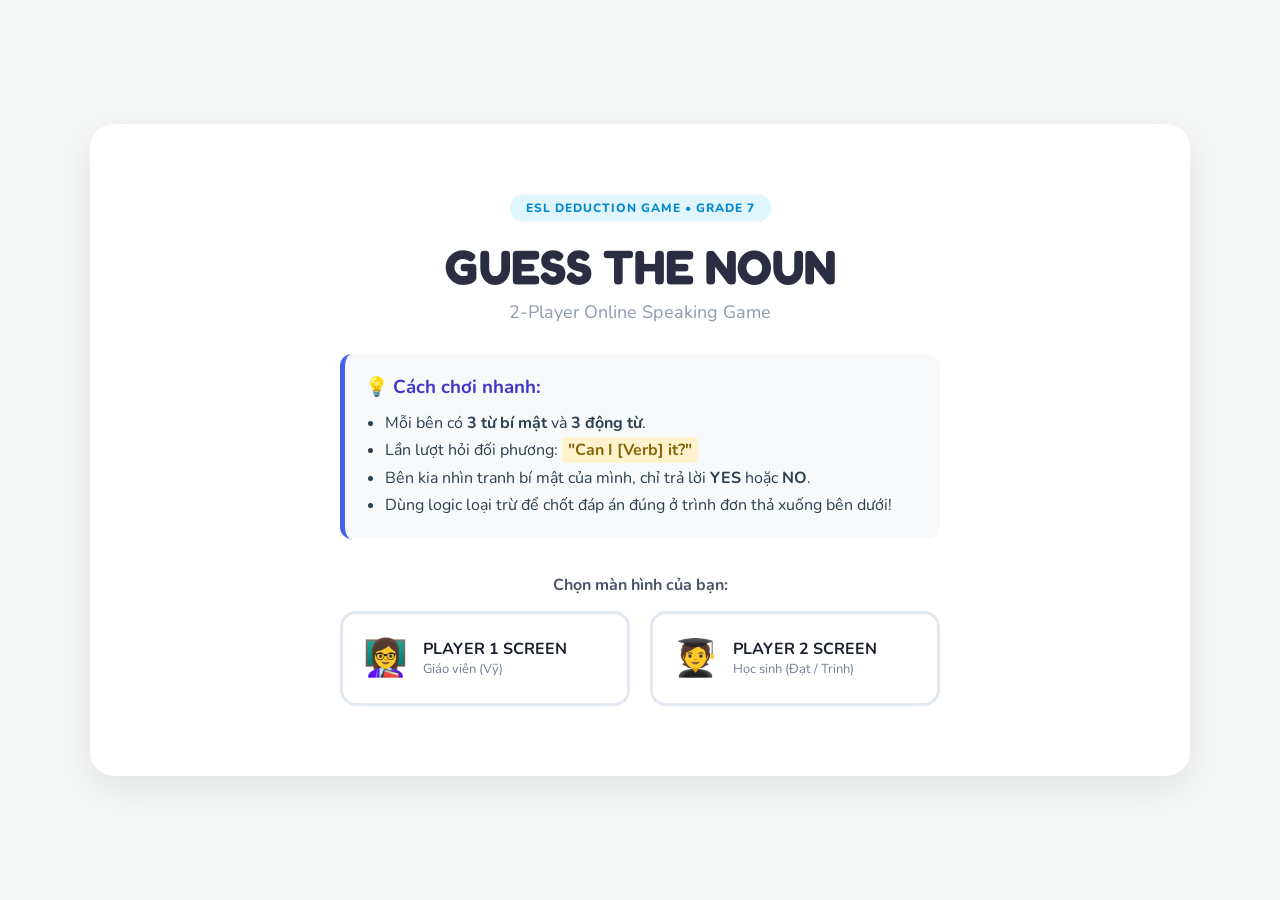
==== index.html @ c72c9a9c "1" ====
<!DOCTYPE html>
<html lang="vi">
<head>
    <meta charset="UTF-8">
    <meta name="viewport" content="width=device-width, initial-scale=1.0">
    <title>Guess The Noun - ESL Duo Game</title>
    <link rel="stylesheet" href="style.css">
    <link href="https://fonts.googleapis.com/css2?family=Fredoka:wght@400;500;600;700&family=Nunito:wght@400;600;700;800&display=swap" rel="stylesheet">
</head>
<body>
    <div class="app-container">
        <!-- 1. MAIN MENU SCREEN -->
        <section id="main-menu" class="screen active">
            <div class="menu-card">
                <div class="badge-top">ESL DEDUCTION GAME • GRADE 7</div>
                <h1 class="game-title">GUESS THE NOUN</h1>
                <p class="game-subtitle">2-Player Online Speaking Game</p>

                <div class="rules-box">
                    <h3>💡 Cách chơi nhanh:</h3>
                    <ul>
                        <li>Mỗi bên có <strong>3 từ bí mật</strong> và <strong>3 động từ</strong>.</li>
                        <li>Lần lượt hỏi đối phương: <span class="highlight">"Can I [Verb] it?"</span></li>
                        <li>Bên kia nhìn tranh bí mật của mình, chỉ trả lời <strong>YES</strong> hoặc <strong>NO</strong>.</li>
                        <li>Dùng logic loại trừ để chốt đáp án đúng ở trình đơn thả xuống bên dưới!</li>
                    </ul>
                </div>

                <div class="select-section">
                    <p class="select-label">Chọn màn hình của bạn:</p>
                    <div class="btn-grid">
                        <button class="btn-select p1" onclick="initGame(1)">
                            <span class="btn-icon">👩‍🏫</span>
                            <span class="btn-text">
                                <strong>PLAYER 1 SCREEN</strong>
                                <small>Giáo viên (Vỹ)</small>
                            </span>
                        </button>
                        <button class="btn-select p2" onclick="initGame(2)">
                            <span class="btn-icon">🧑‍🎓</span>
                            <span class="btn-text">
                                <strong>PLAYER 2 SCREEN</strong>
                                <small>Học sinh (Đạt / Trinh)</small>
                            </span>
                        </button>
                    </div>
                </div>
            </div>
        </section>

        <!-- 2. GAME PLAY SCREEN -->
        <section id="game-screen" class="screen">
            <header class="top-bar">
                <button class="btn-home" onclick="goToMenu()">🏠 Main Menu</button>
                <h2 id="screen-header">P1 SCREEN</h2>
                <div class="player-badge" id="player-role-badge">Teacher</div>
            </header>

            <!-- MAIN GAME BOARD -->
            <div class="board-container" id="board-layout">
                <!-- Column A: Opponent Mystery Boxes -->
                <div class="board-col side-col" id="col-mystery">
                    <div class="col-title" id="mystery-header">P2 Mystery</div>
                    <p class="col-desc">3 từ bí mật của đối phương:</p>
                    <div class="mystery-list" id="mystery-boxes">
                        <div class="m-box"><span>1</span> <div class="q-mark">❓</div> <small>Item 1</small></div>
                        <div class="m-box"><span>2</span> <div class="q-mark">❓</div> <small>Item 2</small></div>
                        <div class="m-box"><span>3</span> <div class="q-mark">❓</div> <small>Item 3</small></div>
                    </div>
                </div>

                <!-- Column B: Noun Picture Carousel -->
                <div class="board-col center-col" id="col-carousel">
                    <div class="col-title">🖼️ Noun Picture (Tranh của bạn)</div>
                    <p class="col-desc">Khi đối phương hỏi câu số mấy, hãy bấm xem tranh số đó:</p>
                    
                    <div class="carousel-card">
                        <button class="nav-btn" onclick="changeCard(-1)">&#10094;</button>
                        <div class="card-content">
                            <span class="item-tag" id="card-tag">Item #1</span>
                            <div class="emoji-art" id="card-emoji">🎂</div>
                            <h3 class="noun-name" id="card-noun">A cake</h3>
                            <div class="verb-hints" id="card-hints">
                                <span>Can CUT? <strong>YES</strong></span>
                                <span>Can MAKE? <strong>YES</strong></span>
                            </div>
                        </div>
                        <button class="nav-btn" onclick="changeCard(1)">&#10095;</button>
                    </div>

                    <div class="dots-container" id="carousel-dots"></div>
                </div>

                <!-- Column C: My Verbs -->
                <div class="board-col side-col" id="col-verbs">
                    <div class="col-title" id="verbs-header">P1 Verbs</div>
                    <p class="col-desc">Động từ đối phương sẽ hỏi bạn:</p>
                    <div class="verb-list" id="verb-boxes"></div>
                </div>
            </div>

            <!-- BOTTOM SECTION: ANSWERS DROPDOWNS -->
            <div class="answers-panel">
                <div class="ans-header">
                    <h3>🎯 ANSWERS (Trình đơn thả xuống)</h3>
                    <p>Hãy suy luận và chọn đúng cả 3 danh từ của đối phương:</p>
                </div>
                
                <div class="dropdown-grid">
                    <div class="drop-group">
                        <label>Item #1</label>
                        <select id="ans-1" class="custom-select"></select>
                    </div>
                    <div class="drop-group">
                        <label>Item #2</label>
                        <select id="ans-2" class="custom-select"></select>
                    </div>
                    <div class="drop-group">
                        <label>Item #3</label>
                        <select id="ans-3" class="custom-select"></select>
                    </div>
                </div>

                <div class="submit-area">
                    <button class="btn-submit" onclick="verifyAnswers()">🚀 CHỐT ĐÁP ÁN</button>
                    <p id="error-msg" class="error-text"></p>
                </div>
            </div>
        </section>

        <!-- 3. VICTORY SCREEN -->
        <section id="victory-screen" class="screen">
            <div class="victory-card">
                <div class="trophy-anim">🏆🎉👑</div>
                <h1>EXCELLENT!</h1>
                <h2>BẠN ĐÃ ĐOÁN CHÍNH XÁC!</h2>
                <p id="win-subtitle">Chúc mừng bạn đã giải mã thành công 3 từ bí mật của đối phương.</p>
                <div class="win-actions">
                    <button class="btn-select p1" onclick="goToMenu()">🔄 Chơi ván mới</button>
                </div>
            </div>
        </section>
    </div>

    <script src="script.js"></script>
</body>
</html>
---- style.css ----
* {
    box-sizing: border-box;
    margin: 0;
    padding: 0;
    font-family: 'Nunito', sans-serif;
}

body {
    background-color: #f4f7f6;
    color: #2c3e50;
    min-height: 100vh;
    display: flex;
    justify-content: center;
    align-items: center;
    padding: 15px;
}

.app-container {
    width: 100%;
    max-width: 1100px;
    background: #ffffff;
    border-radius: 24px;
    box-shadow: 0 12px 36px rgba(0,0,0,0.08);
    overflow: hidden;
    position: relative;
    min-height: 650px;
}

.screen {
    display: none;
    padding: 30px;
    animation: fadeIn 0.3s ease;
}

.screen.active {
    display: block;
}

@keyframes fadeIn {
    from { opacity: 0; transform: translateY(8px); }
    to { opacity: 1; transform: translateY(0); }
}

/* --- MAIN MENU --- */
.menu-card, .victory-card {
    max-width: 600px;
    margin: 40px auto;
    text-align: center;
}

.badge-top {
    display: inline-block;
    background: #e1f5fe;
    color: #0288d1;
    font-weight: 800;
    font-size: 12px;
    padding: 6px 16px;
    border-radius: 20px;
    letter-spacing: 1px;
    margin-bottom: 15px;
}

.game-title {
    font-family: 'Fredoka', cursive;
    font-size: 48px;
    color: #2b2d42;
    margin-bottom: 5px;
}

.game-subtitle {
    font-size: 18px;
    color: #8d99ae;
    margin-bottom: 30px;
}

.rules-box {
    background: #f8f9fa;
    border-left: 5px solid #4361ee;
    padding: 20px;
    border-radius: 12px;
    text-align: left;
    margin-bottom: 35px;
}

.rules-box h3 {
    margin-bottom: 10px;
    color: #3f37c9;
}

.rules-box ul {
    padding-left: 20px;
    line-height: 1.7;
}

.highlight {
    background: #fff3cd;
    color: #856404;
    padding: 2px 6px;
    border-radius: 4px;
    font-weight: 700;
}

.select-label {
    font-weight: 700;
    margin-bottom: 15px;
    color: #4a5568;
}

.btn-grid {
    display: grid;
    grid-template-columns: 1fr 1fr;
    gap: 20px;
}

.btn-select {
    display: flex;
    align-items: center;
    gap: 15px;
    padding: 20px;
    border: 3px solid #e2e8f0;
    background: #fff;
    border-radius: 16px;
    cursor: pointer;
    transition: all 0.2s ease;
    text-align: left;
}

.btn-select:hover {
    transform: translateY(-4px);
    box-shadow: 0 8px 20px rgba(0,0,0,0.06);
}

.btn-select.p1:hover { border-color: #4361ee; background: #f0f3ff; }
.btn-select.p2:hover { border-color: #2ec4b6; background: #e6f9f7; }

.btn-icon { font-size: 36px; }
.btn-text strong { display: block; font-size: 16px; color: #1a202c; }
.btn-text small { color: #718096; font-size: 13px; }

/* --- GAME SCREEN HEADER --- */
.top-bar {
    display: flex;
    justify-content: space-between;
    align-items: center;
    padding-bottom: 20px;
    border-bottom: 2px dashed #edf2f7;
    margin-bottom: 25px;
}

.btn-home {
    background: #edf2f7;
    border: none;
    padding: 10px 18px;
    border-radius: 10px;
    font-weight: 700;
    cursor: pointer;
    transition: 0.2s;
}

.btn-home:hover { background: #e2e8f0; }

#screen-header {
    font-family: 'Fredoka', cursive;
    font-size: 28px;
    color: #2b2d42;
}

.player-badge {
    background: #4361ee;
    color: white;
    font-weight: 800;
    padding: 8px 18px;
    border-radius: 30px;
    font-size: 14px;
}

/* --- MAIN GAME BOARD --- */
.board-container {
    display: flex;
    gap: 20px;
    margin-bottom: 30px;
    align-items: stretch;
}

.board-col {
    background: #f8fafc;
    border-radius: 18px;
    padding: 20px;
    border: 2px solid #edf2f7;
}

.side-col { flex: 1; display: flex; flex-direction: column; }
.center-col { flex: 1.5; text-align: center; background: #ebf5ff; border-color: #bee3f8; }

.col-title {
    font-weight: 800;
    font-size: 18px;
    margin-bottom: 4px;
    color: #1e293b;
}

.col-desc {
    font-size: 13px;
    color: #64748b;
    margin-bottom: 18px;
}

/* Mystery & Verb Boxes */
.mystery-list, .verb-list {
    display: flex;
    flex-direction: column;
    gap: 12px;
    flex: 1;
    justify-content: center;
}

.m-box, .v-box {
    background: white;
    padding: 14px 18px;
    border-radius: 12px;
    display: flex;
    align-items: center;
    gap: 12px;
    box-shadow: 0 2px 6px rgba(0,0,0,0.03);
    border: 2px solid #e2e8f0;
    font-weight: 700;
    font-size: 16px;
}

.m-box span, .v-box span {
    background: #edf2f7;
    width: 28px;
    height: 28px;
    display: flex;
    align-items: center;
    justify-content: center;
    border-radius: 8px;
    font-size: 13px;
    color: #4a5568;
}

.q-mark { font-size: 20px; }
.v-box.verb-highlight { border-color: #4361ee; background: #f0f4ff; color: #3f37c9; }

/* Carousel */
.carousel-card {
    background: white;
    border-radius: 16px;
    padding: 20px;
    display: flex;
    align-items: center;
    justify-content: space-between;
    box-shadow: 0 8px 24px rgba(0,0,0,0.05);
    margin: 10px 0;
    min-height: 240px;
}

.nav-btn {
    background: #f1f5f9;
    border: none;
    width: 40px;
    height: 40px;
    border-radius: 50%;
    font-size: 18px;
    cursor: pointer;
    transition: 0.2s;
    color: #475569;
}

.nav-btn:hover { background: #cbd5e1; }

.card-content { flex: 1; }
.item-tag {
    background: #f1f5f9;
    font-size: 12px;
    font-weight: 800;
    padding: 4px 10px;
    border-radius: 12px;
    color: #64748b;
}

.emoji-art { font-size: 72px; margin: 10px 0; }
.noun-name { font-family: 'Fredoka', cursive; font-size: 26px; color: #0f172a; margin-bottom: 12px;}

.verb-hints {
    display: flex;
    justify-content: center;
    gap: 10px;
    font-size: 13px;
}

.verb-hints span {
    background: #f8fafc;
    border: 1px solid #e2e8f0;
    padding: 4px 10px;
    border-radius: 8px;
}

.dots-container {
    display: flex;
    justify-content: center;
    gap: 8px;
    margin-top: 15px;
}

.dot {
    width: 10px;
    height: 10px;
    background: #cbd5e1;
    border-radius: 50%;
    transition: 0.3s;
}

.dot.active { background: #3b82f6; width: 24px; border-radius: 6px; }

/* --- BOTTOM ANSWERS PANEL --- */
.answers-panel {
    background: #1e293b;
    color: white;
    border-radius: 20px;
    padding: 25px 30px;
}

.ans-header h3 { color: #38bdf8; font-family: 'Fredoka', cursive; font-size: 22px; }
.ans-header p { font-size: 13px; color: #94a3b8; margin-bottom: 20px; }

.dropdown-grid {
    display: grid;
    grid-template-columns: repeat(3, 1fr);
    gap: 20px;
    margin-bottom: 25px;
}

.drop-group label {
    display: block;
    font-size: 13px;
    font-weight: 700;
    color: #cbd5e1;
    margin-bottom: 8px;
}

.custom-select {
    width: 100%;
    padding: 14px;
    border-radius: 12px;
    border: 2px solid #334155;
    background: #0f172a;
    color: white;
    font-size: 15px;
    font-weight: 700;
    outline: none;
    cursor: pointer;
}

.custom-select:focus { border-color: #38bdf8; }

.submit-area { text-align: center; }
.btn-submit {
    background: linear-gradient(135deg, #38bdf8, #2563eb);
    color: white;
    border: none;
    padding: 16px 40px;
    font-size: 18px;
    font-weight: 800;
    border-radius: 14px;
    cursor: pointer;
    box-shadow: 0 4px 15px rgba(56, 189, 248, 0.3);
    transition: all 0.2s;
    font-family: 'Fredoka', cursive;
}

.btn-submit:hover { transform: scale(1.03); }
.error-text { color: #f87171; font-weight: 700; font-size: 14px; margin-top: 12px; min-height: 20px;}

/* --- VICTORY SCREEN --- */
.trophy-anim { font-size: 64px; margin-bottom: 20px; }
.victory-card h1 { font-family: 'Fredoka', cursive; font-size: 42px; color: #d97706; }
.victory-card h2 { font-size: 24px; margin: 10px 0 15px; color: #1e293b; }
.victory-card p { color: #64748b; margin-bottom: 30px; }
.win-actions { display: flex; justify-content: center; }

@media (max-width: 768px) {
    .board-container { flex-direction: column; }
    .dropdown-grid { grid-template-columns: 1fr; }
    .btn-grid { grid-template-columns: 1fr; }
}
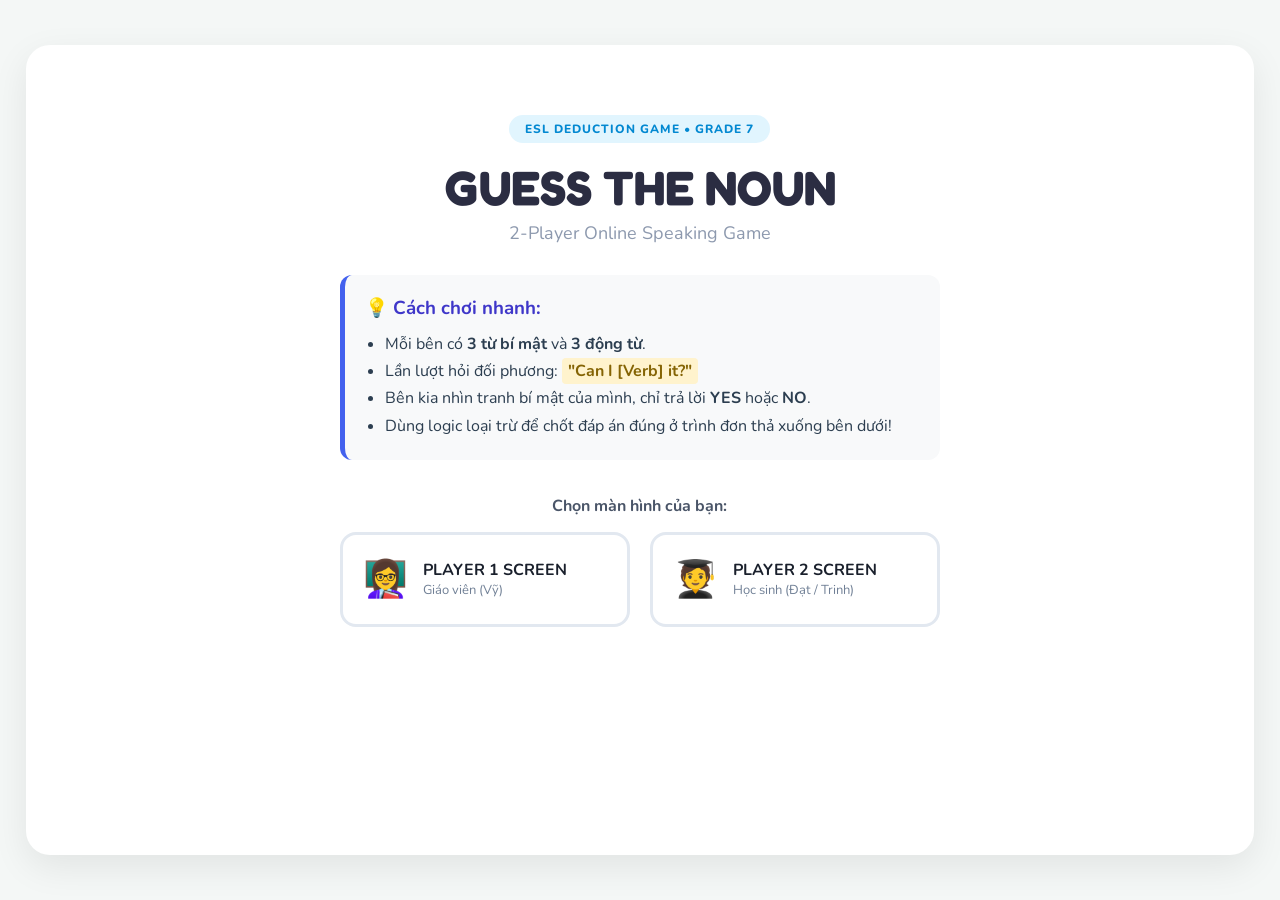
==== commit 5f0e10ea: "2" ====
--- a/index.html
+++ b/index.html
@@ -1,12 +1,16 @@
 <!DOCTYPE html>
 <html lang="vi">
+
 <head>
     <meta charset="UTF-8">
     <meta name="viewport" content="width=device-width, initial-scale=1.0">
     <title>Guess The Noun - ESL Duo Game</title>
     <link rel="stylesheet" href="style.css">
-    <link href="https://fonts.googleapis.com/css2?family=Fredoka:wght@400;500;600;700&family=Nunito:wght@400;600;700;800&display=swap" rel="stylesheet">
+    <link
+        href="https://fonts.googleapis.com/css2?family=Fredoka:wght@400;500;600;700&family=Nunito:wght@400;600;700;800&display=swap"
+        rel="stylesheet">
 </head>
+
 <body>
     <div class="app-container">
         <!-- 1. MAIN MENU SCREEN -->
@@ -21,7 +25,9 @@
                     <ul>
                         <li>Mỗi bên có <strong>3 từ bí mật</strong> và <strong>3 động từ</strong>.</li>
                         <li>Lần lượt hỏi đối phương: <span class="highlight">"Can I [Verb] it?"</span></li>
-                        <li>Bên kia nhìn tranh bí mật của mình, chỉ trả lời <strong>YES</strong> hoặc <strong>NO</strong>.</li>
+                        <li>Bên kia nhìn tranh bí mật của mình, chỉ trả lời <strong>YES</strong> hoặc
+                            <strong>NO</strong>.
+                        </li>
                         <li>Dùng logic loại trừ để chốt đáp án đúng ở trình đơn thả xuống bên dưới!</li>
                     </ul>
                 </div>
@@ -58,44 +64,42 @@
 
             <!-- MAIN GAME BOARD -->
             <div class="board-container" id="board-layout">
-                <!-- Column A: Opponent Mystery Boxes -->
-                <div class="board-col side-col" id="col-mystery">
-                    <div class="col-title" id="mystery-header">P2 Mystery</div>
-                    <p class="col-desc">3 từ bí mật của đối phương:</p>
-                    <div class="mystery-list" id="mystery-boxes">
-                        <div class="m-box"><span>1</span> <div class="q-mark">❓</div> <small>Item 1</small></div>
-                        <div class="m-box"><span>2</span> <div class="q-mark">❓</div> <small>Item 2</small></div>
-                        <div class="m-box"><span>3</span> <div class="q-mark">❓</div> <small>Item 3</small></div>
-                    </div>
+                <!-- Column A: Current Player Verbs -->
+                <div class="board-col side-col" id="col-verbs-left">
+                    <div class="col-title" id="verbs-header1">P2 Verbs</div>
+                    <p class="col-desc">Động từ đối phương sẽ hỏi bạn:</p>
+                    <div class="verb-list" id="verb-boxes-left"></div>
                 </div>
 
                 <!-- Column B: Noun Picture Carousel -->
                 <div class="board-col center-col" id="col-carousel">
                     <div class="col-title">🖼️ Noun Picture (Tranh của bạn)</div>
                     <p class="col-desc">Khi đối phương hỏi câu số mấy, hãy bấm xem tranh số đó:</p>
-                    
+
                     <div class="carousel-card">
-                        <button class="nav-btn" onclick="changeCard(-1)">&#10094;</button>
+                        <button class="nav-btn" onclick="changeCard(-1)">❮</button>
+
                         <div class="card-content">
                             <span class="item-tag" id="card-tag">Item #1</span>
-                            <div class="emoji-art" id="card-emoji">🎂</div>
+
+                            <div class="game-image-box">
+                                <img id="card-img" src="" alt="Game Illustration">
+                            </div>
+
                             <h3 class="noun-name" id="card-noun">A cake</h3>
-                            <div class="verb-hints" id="card-hints">
-                                <span>Can CUT? <strong>YES</strong></span>
-                                <span>Can MAKE? <strong>YES</strong></span>
-                            </div>
                         </div>
-                        <button class="nav-btn" onclick="changeCard(1)">&#10095;</button>
+
+                        <button class="nav-btn" onclick="changeCard(1)">❯</button>
                     </div>
 
                     <div class="dots-container" id="carousel-dots"></div>
                 </div>
 
-                <!-- Column C: My Verbs -->
-                <div class="board-col side-col" id="col-verbs">
-                    <div class="col-title" id="verbs-header">P1 Verbs</div>
+                <!-- Column C: Other Player Verbs -->
+                <div class="board-col side-col" id="col-verbs-right">
+                    <div class="col-title" id="verbs-header2">P1 Verbs</div>
                     <p class="col-desc">Động từ đối phương sẽ hỏi bạn:</p>
-                    <div class="verb-list" id="verb-boxes"></div>
+                    <div class="verb-list" id="verb-boxes-right"></div>
                 </div>
             </div>
 
@@ -105,7 +109,7 @@
                     <h3>🎯 ANSWERS (Trình đơn thả xuống)</h3>
                     <p>Hãy suy luận và chọn đúng cả 3 danh từ của đối phương:</p>
                 </div>
-                
+
                 <div class="dropdown-grid">
                     <div class="drop-group">
                         <label>Item #1</label>
@@ -144,4 +148,5 @@
 
     <script src="script.js"></script>
 </body>
-</html>+
+</html>
--- a/style.css
+++ b/style.css
@@ -16,14 +16,21 @@
 }
 
 .app-container {
-    width: 100%;
-    max-width: 1100px;
+    width: 96vw;
+    /* 96vw = 96% Viewport Width (chiều ngang màn hình) */
+    max-width: 1600px;
+    /* Điểm chặn trên: gặp máy bàn màn hình 4K to quá thì dừng lại ở 1600px cho đẹp */
+    min-height: 90vh;
+    /* Chiếm ít nhất 90% chiều cao màn hình */
     background: #ffffff;
     border-radius: 24px;
-    box-shadow: 0 12px 36px rgba(0,0,0,0.08);
+    box-shadow: 0 12px 36px rgba(0, 0, 0, 0.08);
     overflow: hidden;
     position: relative;
-    min-height: 650px;
+    margin: auto;
+    display: flex;
+    flex-direction: column;
+    justify-content: space-between;
 }
 
 .screen {
@@ -37,12 +44,20 @@
 }
 
 @keyframes fadeIn {
-    from { opacity: 0; transform: translateY(8px); }
-    to { opacity: 1; transform: translateY(0); }
+    from {
+        opacity: 0;
+        transform: translateY(8px);
+    }
+
+    to {
+        opacity: 1;
+        transform: translateY(0);
+    }
 }
 
 /* --- MAIN MENU --- */
-.menu-card, .victory-card {
+.menu-card,
+.victory-card {
     max-width: 600px;
     margin: 40px auto;
     text-align: center;
@@ -127,15 +142,33 @@
 
 .btn-select:hover {
     transform: translateY(-4px);
-    box-shadow: 0 8px 20px rgba(0,0,0,0.06);
-}
-
-.btn-select.p1:hover { border-color: #4361ee; background: #f0f3ff; }
-.btn-select.p2:hover { border-color: #2ec4b6; background: #e6f9f7; }
-
-.btn-icon { font-size: 36px; }
-.btn-text strong { display: block; font-size: 16px; color: #1a202c; }
-.btn-text small { color: #718096; font-size: 13px; }
+    box-shadow: 0 8px 20px rgba(0, 0, 0, 0.06);
+}
+
+.btn-select.p1:hover {
+    border-color: #4361ee;
+    background: #f0f3ff;
+}
+
+.btn-select.p2:hover {
+    border-color: #2ec4b6;
+    background: #e6f9f7;
+}
+
+.btn-icon {
+    font-size: 36px;
+}
+
+.btn-text strong {
+    display: block;
+    font-size: 16px;
+    color: #1a202c;
+}
+
+.btn-text small {
+    color: #718096;
+    font-size: 13px;
+}
 
 /* --- GAME SCREEN HEADER --- */
 .top-bar {
@@ -157,7 +190,9 @@
     transition: 0.2s;
 }
 
-.btn-home:hover { background: #e2e8f0; }
+.btn-home:hover {
+    background: #e2e8f0;
+}
 
 #screen-header {
     font-family: 'Fredoka', cursive;
@@ -177,9 +212,11 @@
 /* --- MAIN GAME BOARD --- */
 .board-container {
     display: flex;
-    gap: 20px;
-    margin-bottom: 30px;
+    gap: 1.5vw;
+    /* Khoảng cách giữa 3 cột tự co giãn theo màn hình */
+    margin-bottom: 20px;
     align-items: stretch;
+    flex: 1;
 }
 
 .board-col {
@@ -189,8 +226,22 @@
     border: 2px solid #edf2f7;
 }
 
-.side-col { flex: 1; display: flex; flex-direction: column; }
-.center-col { flex: 1.5; text-align: center; background: #ebf5ff; border-color: #bee3f8; }
+.side-col {
+    flex: 1;
+    min-width: 210px;
+    /* "Chốt an toàn": Dù máy nhỏ cỡ nào cũng không được bóp cột này nhỏ hơn 210px */
+    display: flex;
+    flex-direction: column;
+}
+
+.center-col {
+    flex: 1.4;
+    min-width: 260px;
+    /* Cột chứa tranh không được nhỏ hơn 260px */
+    text-align: center;
+    background: #ebf5ff;
+    border-color: #bee3f8;
+}
 
 .col-title {
     font-weight: 800;
@@ -206,7 +257,8 @@
 }
 
 /* Mystery & Verb Boxes */
-.mystery-list, .verb-list {
+.mystery-list,
+.verb-list {
     display: flex;
     flex-direction: column;
     gap: 12px;
@@ -214,20 +266,22 @@
     justify-content: center;
 }
 
-.m-box, .v-box {
+.m-box,
+.v-box {
     background: white;
     padding: 14px 18px;
     border-radius: 12px;
     display: flex;
     align-items: center;
     gap: 12px;
-    box-shadow: 0 2px 6px rgba(0,0,0,0.03);
+    box-shadow: 0 2px 6px rgba(0, 0, 0, 0.03);
     border: 2px solid #e2e8f0;
     font-weight: 700;
     font-size: 16px;
 }
 
-.m-box span, .v-box span {
+.m-box span,
+.v-box span {
     background: #edf2f7;
     width: 28px;
     height: 28px;
@@ -239,8 +293,15 @@
     color: #4a5568;
 }
 
-.q-mark { font-size: 20px; }
-.v-box.verb-highlight { border-color: #4361ee; background: #f0f4ff; color: #3f37c9; }
+.q-mark {
+    font-size: 20px;
+}
+
+.v-box.verb-highlight {
+    border-color: #4361ee;
+    background: #f0f4ff;
+    color: #3f37c9;
+}
 
 /* Carousel */
 .carousel-card {
@@ -250,7 +311,7 @@
     display: flex;
     align-items: center;
     justify-content: space-between;
-    box-shadow: 0 8px 24px rgba(0,0,0,0.05);
+    box-shadow: 0 8px 24px rgba(0, 0, 0, 0.05);
     margin: 10px 0;
     min-height: 240px;
 }
@@ -267,9 +328,14 @@
     color: #475569;
 }
 
-.nav-btn:hover { background: #cbd5e1; }
-
-.card-content { flex: 1; }
+.nav-btn:hover {
+    background: #cbd5e1;
+}
+
+.card-content {
+    flex: 1;
+}
+
 .item-tag {
     background: #f1f5f9;
     font-size: 12px;
@@ -279,8 +345,17 @@
     color: #64748b;
 }
 
-.emoji-art { font-size: 72px; margin: 10px 0; }
-.noun-name { font-family: 'Fredoka', cursive; font-size: 26px; color: #0f172a; margin-bottom: 12px;}
+.emoji-art {
+    font-size: 72px;
+    margin: 10px 0;
+}
+
+.noun-name {
+    font-family: 'Fredoka', cursive;
+    font-size: 26px;
+    color: #0f172a;
+    margin-bottom: 12px;
+}
 
 .verb-hints {
     display: flex;
@@ -311,7 +386,11 @@
     transition: 0.3s;
 }
 
-.dot.active { background: #3b82f6; width: 24px; border-radius: 6px; }
+.dot.active {
+    background: #3b82f6;
+    width: 24px;
+    border-radius: 6px;
+}
 
 /* --- BOTTOM ANSWERS PANEL --- */
 .answers-panel {
@@ -321,8 +400,17 @@
     padding: 25px 30px;
 }
 
-.ans-header h3 { color: #38bdf8; font-family: 'Fredoka', cursive; font-size: 22px; }
-.ans-header p { font-size: 13px; color: #94a3b8; margin-bottom: 20px; }
+.ans-header h3 {
+    color: #38bdf8;
+    font-family: 'Fredoka', cursive;
+    font-size: 22px;
+}
+
+.ans-header p {
+    font-size: 13px;
+    color: #94a3b8;
+    margin-bottom: 20px;
+}
 
 .dropdown-grid {
     display: grid;
@@ -352,9 +440,14 @@
     cursor: pointer;
 }
 
-.custom-select:focus { border-color: #38bdf8; }
-
-.submit-area { text-align: center; }
+.custom-select:focus {
+    border-color: #38bdf8;
+}
+
+.submit-area {
+    text-align: center;
+}
+
 .btn-submit {
     background: linear-gradient(135deg, #38bdf8, #2563eb);
     color: white;
@@ -369,18 +462,142 @@
     font-family: 'Fredoka', cursive;
 }
 
-.btn-submit:hover { transform: scale(1.03); }
-.error-text { color: #f87171; font-weight: 700; font-size: 14px; margin-top: 12px; min-height: 20px;}
+.btn-submit:hover {
+    transform: scale(1.03);
+}
+
+.error-text {
+    color: #f87171;
+    font-weight: 700;
+    font-size: 14px;
+    margin-top: 12px;
+    min-height: 20px;
+}
 
 /* --- VICTORY SCREEN --- */
-.trophy-anim { font-size: 64px; margin-bottom: 20px; }
-.victory-card h1 { font-family: 'Fredoka', cursive; font-size: 42px; color: #d97706; }
-.victory-card h2 { font-size: 24px; margin: 10px 0 15px; color: #1e293b; }
-.victory-card p { color: #64748b; margin-bottom: 30px; }
-.win-actions { display: flex; justify-content: center; }
+.trophy-anim {
+    font-size: 64px;
+    margin-bottom: 20px;
+}
+
+.victory-card h1 {
+    font-family: 'Fredoka', cursive;
+    font-size: 42px;
+    color: #d97706;
+}
+
+.victory-card h2 {
+    font-size: 24px;
+    margin: 10px 0 15px;
+    color: #1e293b;
+}
+
+.victory-card p {
+    color: #64748b;
+    margin-bottom: 30px;
+}
+
+.win-actions {
+    display: flex;
+    justify-content: center;
+}
 
 @media (max-width: 768px) {
-    .board-container { flex-direction: column; }
-    .dropdown-grid { grid-template-columns: 1fr; }
-    .btn-grid { grid-template-columns: 1fr; }
+    .board-container {
+        flex-direction: column;
+    }
+
+    .dropdown-grid {
+        grid-template-columns: 1fr;
+    }
+
+    .btn-grid {
+        grid-template-columns: 1fr;
+    }
+}
+
+/* ========================================================= */
+/* --- HỆ THỐNG CẢM BIẾN TỰ ĐỘNG THEO CẤU HÌNH MÁY (RESPONSIVE) --- */
+
+/* CẤU HÌNH 1: Dành cho Laptop màn hình nhỏ (13.3 inch cũ, độ phân giải 1366x768) */
+@media (max-width: 1150px) {
+    .app-container {
+        width: 98vw;
+    }
+
+    .board-container {
+        gap: 10px;
+    }
+
+    .board-col {
+        padding: 12px;
+    }
+
+    .m-box,
+    .v-box {
+        padding: 10px 12px;
+        font-size: 14px;
+    }
+
+    .emoji-art {
+        font-size: 56px;
+        margin: 5px 0;
+    }
+
+    .noun-name {
+        font-size: 22px;
+    }
+
+    .custom-select {
+        padding: 10px;
+        font-size: 14px;
+    }
+}
+
+/* CẤU HÌNH 2: Dành cho iPad, Tablet hoặc khi học sinh thu nhỏ cửa sổ trình duyệt */
+@media (max-width: 820px) {
+    body {
+        padding: 5px;
+    }
+
+    .app-container {
+        height: auto;
+        overflow-y: auto;
+    }
+
+    /* Lật 3 cột ngang thành 3 tầng xếp chồng lên nhau */
+    .board-container {
+        flex-direction: column !important;
+    }
+
+    .side-col,
+    .center-col {
+        width: 100%;
+        min-width: auto;
+    }
+
+    /* Biến 3 ô chọn đáp án từ ngang thành hàng dọc */
+    .dropdown-grid {
+        grid-template-columns: 1fr;
+        gap: 10px;
+    }
+}
+
+/* Khung bọc ảnh: cố định chiều cao để giao diện không bị giật lag */
+.game-image-box {
+    width: 100%;
+    height: 160px; 
+    display: flex;
+    justify-content: center;
+    align-items: center;
+    margin: 15px 0;
+}
+
+/* Định dạng thẻ ảnh chính */
+#card-img {
+    max-width: 100%;
+    max-height: 100%;
+    object-fit: contain;  /* Thần chú giữ nguyên tỷ lệ gốc của ảnh, không bao giờ bị méo */
+    border-radius: 12px;  /* Bo góc ảnh một chút cho dễ thương */
+    box-shadow: 0 4px 10px rgba(0,0,0,0.05); /* Tạo đổ bóng nhẹ cho ảnh nổi lên */
 }
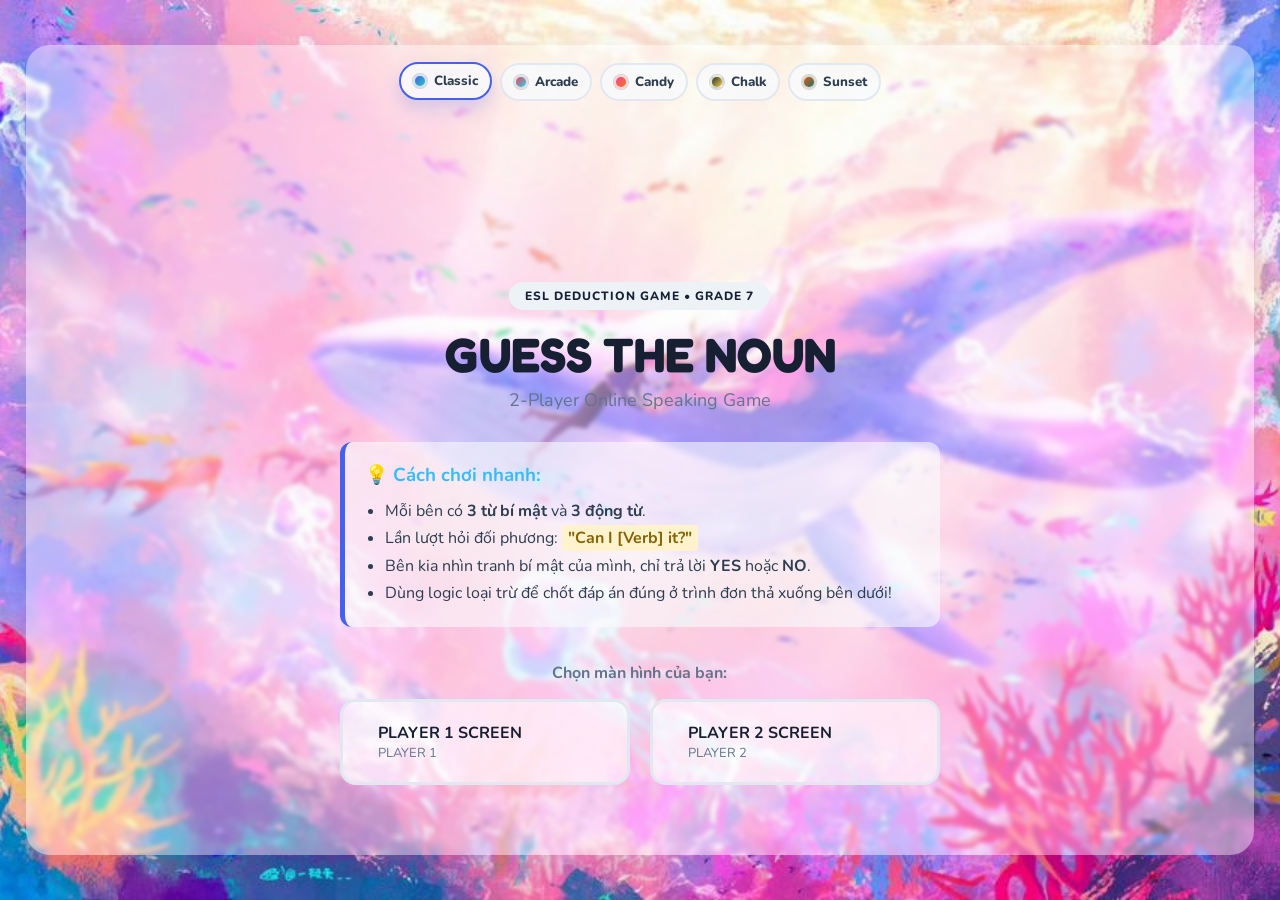
==== commit 418784c0: "3" ====
--- a/index.html
+++ b/index.html
@@ -6,6 +6,7 @@
     <meta name="viewport" content="width=device-width, initial-scale=1.0">
     <title>Guess The Noun - ESL Duo Game</title>
     <link rel="stylesheet" href="style.css">
+    <link rel="stylesheet" href="themes.css">
     <link
         href="https://fonts.googleapis.com/css2?family=Fredoka:wght@400;500;600;700&family=Nunito:wght@400;600;700;800&display=swap"
         rel="stylesheet">
@@ -13,6 +14,29 @@
 
 <body>
     <div class="app-container">
+        <div class="theme-switcher" aria-label="Theme styles">
+            <button class="theme-chip" type="button" data-theme-choice="classic" onclick="setTheme('classic')">
+                <span class="theme-dot theme-dot-classic"></span>
+                Classic
+            </button>
+            <button class="theme-chip" type="button" data-theme-choice="arcade" onclick="setTheme('arcade')">
+                <span class="theme-dot theme-dot-arcade"></span>
+                Arcade
+            </button>
+            <button class="theme-chip" type="button" data-theme-choice="candy" onclick="setTheme('candy')">
+                <span class="theme-dot theme-dot-candy"></span>
+                Candy
+            </button>
+            <button class="theme-chip" type="button" data-theme-choice="chalk" onclick="setTheme('chalk')">
+                <span class="theme-dot theme-dot-chalk"></span>
+                Chalk
+            </button>
+            <button class="theme-chip" type="button" data-theme-choice="sunset" onclick="setTheme('sunset')">
+                <span class="theme-dot theme-dot-sunset"></span>
+                Sunset
+            </button>
+        </div>
+
         <!-- 1. MAIN MENU SCREEN -->
         <section id="main-menu" class="screen active">
             <div class="menu-card">
@@ -36,17 +60,17 @@
                     <p class="select-label">Chọn màn hình của bạn:</p>
                     <div class="btn-grid">
                         <button class="btn-select p1" onclick="initGame(1)">
-                            <span class="btn-icon">👩‍🏫</span>
+                            <span class="btn-icon"></span>
                             <span class="btn-text">
                                 <strong>PLAYER 1 SCREEN</strong>
-                                <small>Giáo viên (Vỹ)</small>
+                                <small>PLAYER 1 </small>
                             </span>
                         </button>
                         <button class="btn-select p2" onclick="initGame(2)">
-                            <span class="btn-icon">🧑‍🎓</span>
+                            <span class="btn-icon"></span>
                             <span class="btn-text">
                                 <strong>PLAYER 2 SCREEN</strong>
-                                <small>Học sinh (Đạt / Trinh)</small>
+                                <small>PLAYER 2</small>
                             </span>
                         </button>
                     </div>
@@ -59,7 +83,7 @@
             <header class="top-bar">
                 <button class="btn-home" onclick="goToMenu()">🏠 Main Menu</button>
                 <h2 id="screen-header">P1 SCREEN</h2>
-                <div class="player-badge" id="player-role-badge">Teacher</div>
+                <div class="player-badge" id="player-role-badge">Player 1</div>
             </header>
 
             <!-- MAIN GAME BOARD -->
@@ -67,7 +91,7 @@
                 <!-- Column A: Current Player Verbs -->
                 <div class="board-col side-col" id="col-verbs-left">
                     <div class="col-title" id="verbs-header1">P2 Verbs</div>
-                    <p class="col-desc">Động từ đối phương sẽ hỏi bạn:</p>
+                    <p class="col-desc">Động từ bạn sẽ hỏi đối phương:</p>
                     <div class="verb-list" id="verb-boxes-left"></div>
                 </div>
 
@@ -106,7 +130,7 @@
             <!-- BOTTOM SECTION: ANSWERS DROPDOWNS -->
             <div class="answers-panel">
                 <div class="ans-header">
-                    <h3>🎯 ANSWERS (Trình đơn thả xuống)</h3>
+                    <h3>🎯 ANSWERS </h3>
                     <p>Hãy suy luận và chọn đúng cả 3 danh từ của đối phương:</p>
                 </div>
 
--- a/style.css
+++ b/style.css
@@ -5,8 +5,9 @@
     font-family: 'Nunito', sans-serif;
 }
 
+
 body {
-    background-color: #f4f7f6;
+    background-color: #f4f7f600;
     color: #2c3e50;
     min-height: 100vh;
     display: flex;
@@ -600,4 +601,4 @@
     object-fit: contain;  /* Thần chú giữ nguyên tỷ lệ gốc của ảnh, không bao giờ bị méo */
     border-radius: 12px;  /* Bo góc ảnh một chút cho dễ thương */
     box-shadow: 0 4px 10px rgba(0,0,0,0.05); /* Tạo đổ bóng nhẹ cho ảnh nổi lên */
-}+}
--- a/themes.css
+++ b/themes.css
@@ -0,0 +1,292 @@
+/* Theme system for Guess The Noun */
+:root {
+    --bg-image: url("images/classic.jpg");
+    --page-bg: #f4f7f6;
+    --app-bg: #ffffff;
+    --panel-bg: #f8fafc;
+    --center-bg: #ebf5ff;
+    --card-bg: #ffffff;
+    --answers-bg: #1e293b;
+    --text: #2c3e50;
+    --muted: #64748b;
+    --heading: #172033;
+    --primary: #4361ee;
+    --primary-strong: #3f37c9;
+    --secondary: #2ec4b6;
+    --accent: #38bdf8;
+    --border: #e2e8f0;
+    --soft: #edf2f7;
+    --app-alpha: 0.4;
+    --panel-alpha: 0.6;
+    --card-alpha: 0.6;
+    --shadow: 0 18px 45px rgba(15, 23, 42, 0.12);
+    --card-shadow: 0 10px 28px rgba(15, 23, 42, 0.08);
+}
+
+body[data-theme="arcade"] {
+    --bg-image: url("images/arcade.jpg");
+    --page-bg: #111827;
+    --app-bg: #171923;
+    --panel-bg: #202638;
+    --center-bg: #1f2a44;
+    --card-bg: #111827;
+    --answers-bg: #070b14;
+    --text: #eef2ff;
+    --muted: #a5b4fc;
+    --heading: #f8fafc;
+    --primary: #f43f5e;
+    --primary-strong: #fb7185;
+    --secondary: #22d3ee;
+    --accent: #facc15;
+    --border: #334155;
+    --soft: #273449;
+    --app-alpha: 0.58;
+    --panel-alpha: 0.68;
+    --card-alpha: 0.66;
+    --shadow: 0 22px 60px rgba(244, 63, 94, 0.24);
+    --card-shadow: 0 14px 36px rgba(34, 211, 238, 0.16);
+}
+
+body[data-theme="candy"] {
+    --bg-image: url("images/candy.jpg");
+    --page-bg: #fff1f2;
+    --app-bg: #fffafe;
+    --panel-bg: #fff7ed;
+    --center-bg: #fdf2f8;
+    --card-bg: #ffffff;
+    --answers-bg: #4a154b;
+    --text: #44263b;
+    --muted: #9f607f;
+    --heading: #831843;
+    --primary: #ec4899;
+    --primary-strong: #be185d;
+    --secondary: #f97316;
+    --accent: #06b6d4;
+    --border: #fbcfe8;
+    --soft: #ffe4e6;
+    --app-alpha: 0.76;
+    --panel-alpha: 0.7;
+    --card-alpha: 0.8;
+    --shadow: 0 18px 48px rgba(236, 72, 153, 0.18);
+    --card-shadow: 0 12px 30px rgba(249, 115, 22, 0.12);
+}
+
+body[data-theme="chalk"] {
+    --bg-image: url("images/chalk.jpg");
+    --page-bg: #dbe7d2;
+    --app-bg: #20352f;
+    --panel-bg: #284239;
+    --center-bg: #f8faf0;
+    --card-bg: #fffdf400;
+    --answers-bg: #14231f;
+    --text: #f8faf0;
+    --muted: #c9d8c2;
+    --heading: #fffdf4;
+    --primary: #f7c948;
+    --primary-strong: #f59e0b;
+    --secondary: #7dd3fc;
+    --accent: #86efac;
+    --border: #4e6a5f;
+    --soft: #345249;
+    --app-alpha: 0.5;
+    --panel-alpha: 0.7;
+    --card-alpha: 0.7;
+    --shadow: 0 20px 50px rgba(20, 35, 31, 0.28);
+    --card-shadow: 0 12px 28px rgba(20, 35, 31, 0.18);
+}
+
+body[data-theme="sunset"] {
+    --bg-image: url("images/sunset.jpg");
+    --page-bg: #fff7ed;
+    --app-bg: #fffbf5;
+    --panel-bg: #fff1dc;
+    --center-bg: #e0f2fe;
+    --card-bg: #ffffff;
+    --answers-bg: #2d1b34;
+    --text: #37221f;
+    --muted: #8a5f55;
+    --heading: #581c27;
+    --primary: #ea580c;
+    --primary-strong: #c2410c;
+    --secondary: #0f766e;
+    --accent: #f59e0b;
+    --border: #fed7aa;
+    --soft: #ffedd5;
+    --app-alpha: 0.5;
+    --panel-alpha: 0.7;
+    --card-alpha: 0.7;
+    --shadow: 0 20px 45px rgba(234, 88, 12, 0.16);
+    --card-shadow: 0 12px 32px rgba(15, 118, 110, 0.12);
+}
+
+body {
+    background:
+        var(--bg-image) center / cover fixed no-repeat;
+    color: var(--text);
+}
+
+.app-container {
+    background: color-mix(in srgb, var(--app-bg) calc(var(--app-alpha) * 100%), transparent);
+    box-shadow: var(--shadow);
+    backdrop-filter: blur(2px);
+}
+
+.theme-switcher {
+    display: flex;
+    flex-wrap: wrap;
+    gap: 8px;
+    justify-content: center;
+    padding: 18px 24px 0;
+}
+
+.theme-chip {
+    border: 2px solid var(--border);
+    background: color-mix(in srgb, var(--panel-bg) 84%, transparent);
+    color: var(--text);
+    border-radius: 999px;
+    padding: 8px 12px;
+    display: inline-flex;
+    align-items: center;
+    gap: 7px;
+    font-weight: 800;
+    cursor: pointer;
+    transition: transform 0.18s ease, border-color 0.18s ease, box-shadow 0.18s ease;
+}
+
+.theme-chip:hover,
+.theme-chip.active {
+    border-color: var(--primary);
+    box-shadow: 0 8px 18px color-mix(in srgb, var(--primary) 22%, transparent);
+    transform: translateY(-1px);
+}
+
+.theme-dot {
+    width: 14px;
+    height: 14px;
+    border-radius: 999px;
+    border: 2px solid rgba(255, 255, 255, 0.72);
+    box-shadow: 0 0 0 1px rgba(15, 23, 42, 0.16);
+}
+
+.theme-dot-classic { background: linear-gradient(135deg, #4361ee, #2ec4b6); }
+.theme-dot-arcade { background: linear-gradient(135deg, #f43f5e, #22d3ee); }
+.theme-dot-candy { background: linear-gradient(135deg, #ec4899, #f97316); }
+.theme-dot-chalk { background: linear-gradient(135deg, #20352f, #f7c948); }
+.theme-dot-sunset { background: linear-gradient(135deg, #ea580c, #0f766e); }
+
+.game-title,
+#screen-header,
+.victory-card h2,
+.btn-text strong,
+.col-title,
+.noun-name {
+    color: var(--heading);
+}
+
+.game-subtitle,
+.select-label,
+.col-desc,
+.victory-card p,
+.btn-text small {
+    color: var(--muted);
+}
+
+.badge-top,
+.item-tag,
+.btn-home,
+.nav-btn,
+.v-box span {
+    background: var(--soft);
+    color: var(--heading);
+}
+
+.rules-box {
+    background: color-mix(in srgb, var(--panel-bg) calc(var(--panel-alpha) * 100%), transparent);
+    border-left-color: var(--primary);
+}
+
+.rules-box h3,
+.ans-header h3 {
+    color: var(--accent);
+}
+
+
+.btn-select,
+.carousel-card,
+.v-box {
+    background: color-mix(in srgb, var(--card-bg) calc(var(--card-alpha) * 100%), transparent);
+    color: var(--text);
+}
+
+.btn-select,
+.board-col,
+.carousel-card,
+.v-box,
+.custom-select {
+    border-color: var(--border);
+}
+
+.btn-select:hover {
+    border-color: var(--primary);
+    box-shadow: var(--card-shadow);
+}
+
+.btn-select.p1:hover,
+.btn-select.p2:hover {
+    background: color-mix(in srgb, var(--primary) 30%, var(--card-bg));
+}
+
+.top-bar {
+    border-bottom-color: var(--border);
+}
+
+.player-badge,
+.dot.active,
+.btn-submit {
+    background: linear-gradient(135deg, var(--primary), var(--secondary));
+}
+
+.board-col {
+    background: color-mix(in srgb, var(--panel-bg) calc(var(--panel-alpha) * 100%), transparent);
+    backdrop-filter: blur(8px);
+}
+
+.center-col {
+    background: color-mix(in srgb, var(--center-bg) calc(var(--panel-alpha) * 100%), transparent);
+    border-color: color-mix(in srgb, var(--secondary) 40%, var(--border));
+}
+
+.v-box.verb-highlight {
+    border-color: var(--primary);
+    background: color-mix(in srgb, var(--primary) 12%, var(--card-bg));
+    color: var(--primary-strong);
+}
+
+.answers-panel {
+    background: color-mix(in srgb, var(--answers-bg) 88%, transparent);
+    box-shadow: var(--card-shadow);
+    backdrop-filter: blur(10px);
+}
+
+.custom-select {
+    background: color-mix(in srgb, var(--answers-bg) 84%, black);
+}
+
+.custom-select:focus {
+    border-color: var(--accent);
+}
+
+.dot {
+    background: color-mix(in srgb, var(--muted) 45%, white);
+}
+
+@media (max-width: 820px) {
+    .theme-switcher {
+        padding-inline: 12px;
+    }
+
+    .theme-chip {
+        padding: 7px 10px;
+        font-size: 13px;
+    }
+}
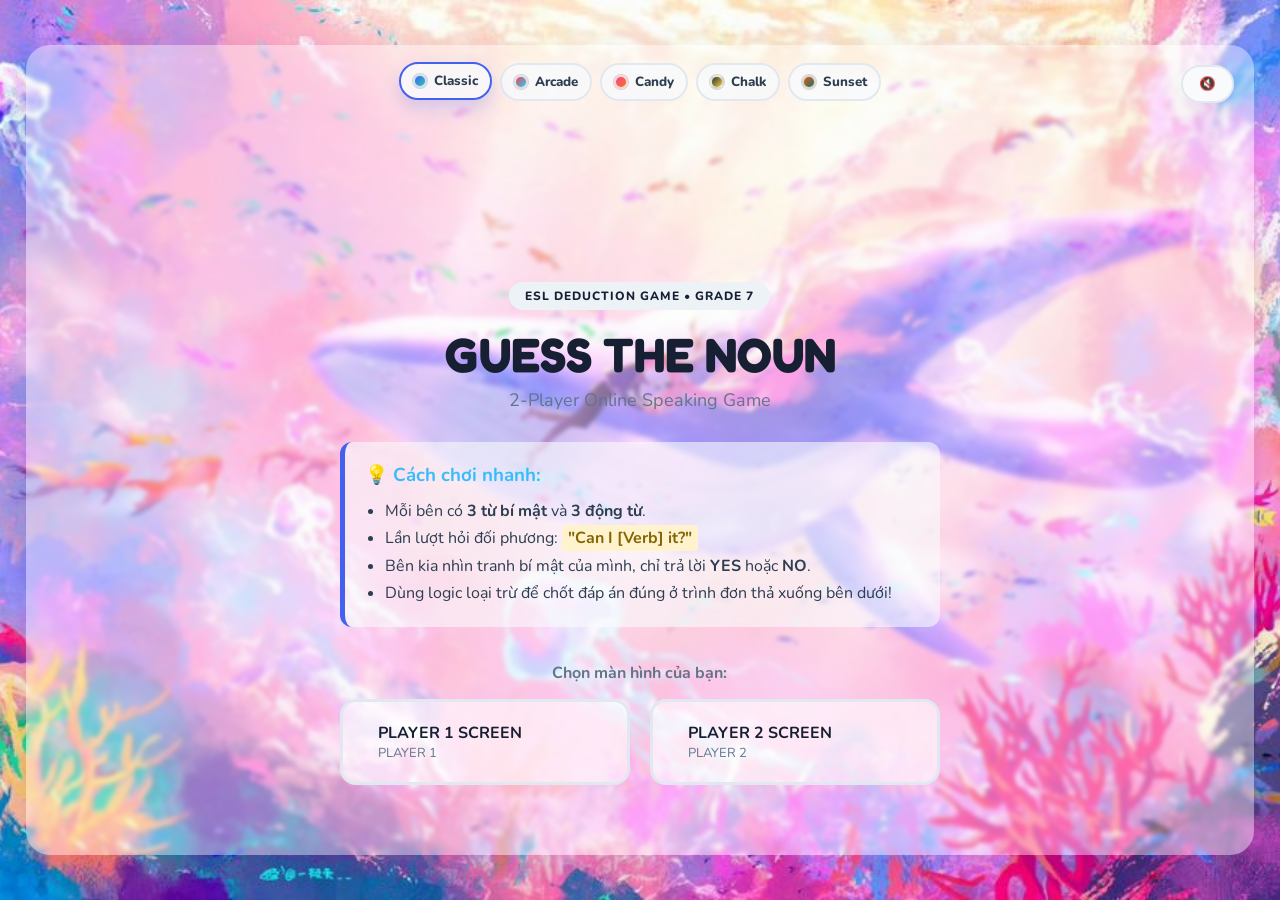
==== commit 9ba73b74: "add music" ====
--- a/index.html
+++ b/index.html
@@ -35,6 +35,7 @@
                 <span class="theme-dot theme-dot-sunset"></span>
                 Sunset
             </button>
+            <button id="musicBtn" class="music-btn">🔇</button>
         </div>
 
         <!-- 1. MAIN MENU SCREEN -->
@@ -173,4 +174,4 @@
     <script src="script.js"></script>
 </body>
 
-</html>
+</html>
--- a/style.css
+++ b/style.css
@@ -7,7 +7,7 @@
 
 
 body {
-    background-color: #f4f7f600;
+    background-color: #f4f7f6;
     color: #2c3e50;
     min-height: 100vh;
     display: flex;
@@ -602,3 +602,26 @@
     border-radius: 12px;  /* Bo góc ảnh một chút cho dễ thương */
     box-shadow: 0 4px 10px rgba(0,0,0,0.05); /* Tạo đổ bóng nhẹ cho ảnh nổi lên */
 }
+.music-btn {
+    position: fixed;
+    top: 20px;
+    right: 20px;
+    z-index: 9999; /* Giúp nút luôn nổi lên trên cùng, không bị thẻ khác che mất */
+
+    padding: 8px 16px;
+    border: 2px solid var(--border);
+    border-radius: 20px;
+
+    background-color: var(--panel-bg);
+    color: var(--text);
+    box-shadow: var(--card-shadow);
+
+    font-family: inherit;
+    font-weight: bold;
+    cursor: pointer;
+    transition: transform 0.1s ease;
+}
+
+.music-btn:active {
+    transform: scale(0.95); /* Hiệu ứng lún xuống nhẹ khi bấm */
+}
